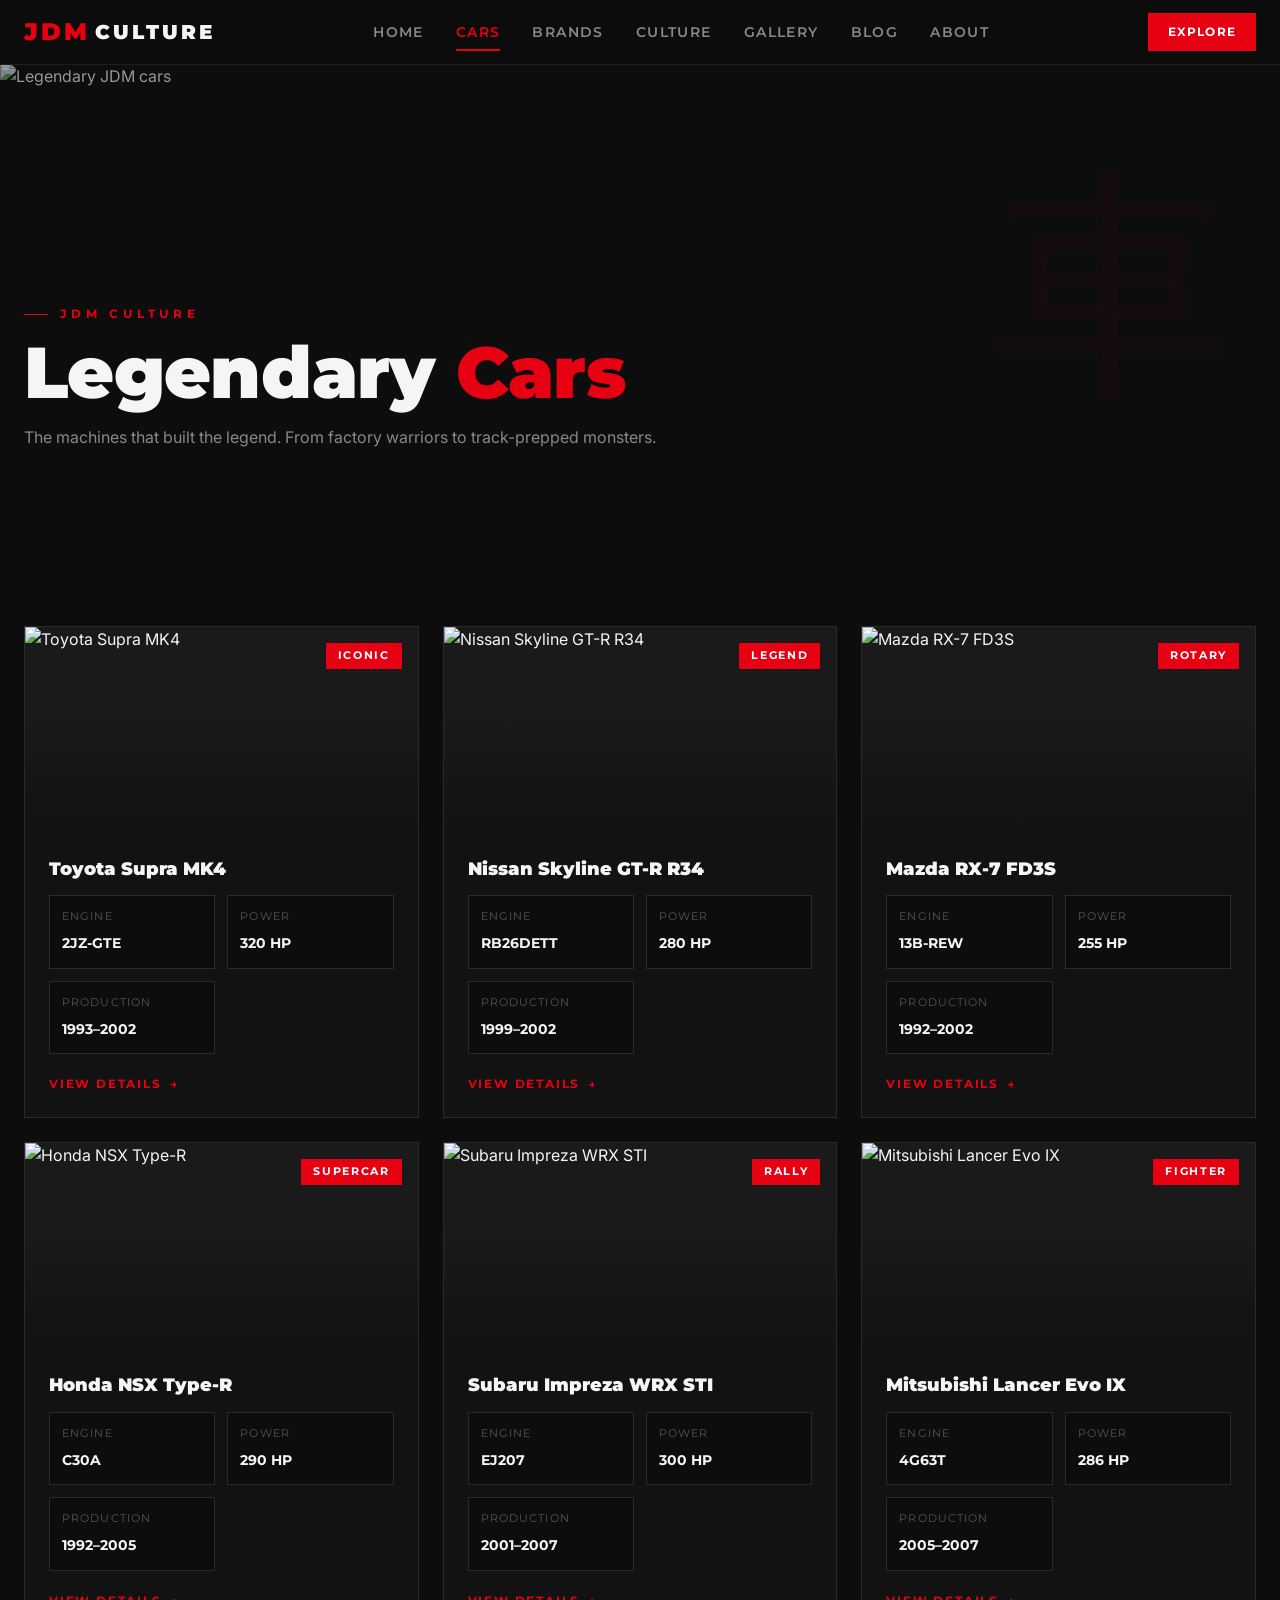
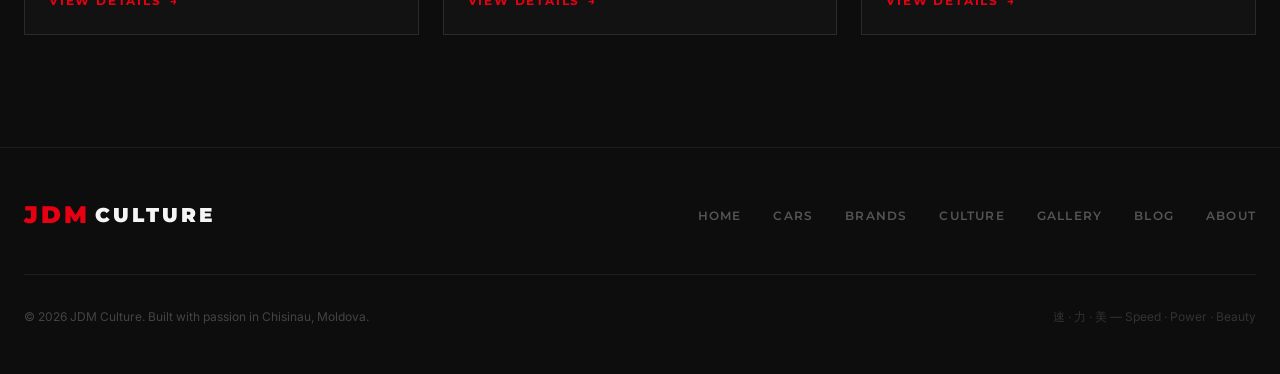
==== cars.html @ a7641bdf "Apropae gata" ====
<!doctype html>
<html lang="ro">
  <head>
    <meta charset="UTF-8" />
    <meta name="viewport" content="width=device-width, initial-scale=1.0" />
    <meta name="description" content="Legendary JDM cars — the machines that built the legend." />
    <meta name="robots" content="noindex, nofollow" />
    <title>Legendary Cars — JDM Culture</title>
    <link rel="stylesheet" href="css/styles.css" />
  </head>
  <body>
    <nav class="navbar">
      <div class="nav-container">
        <a href="index.html" class="logo">
          <span class="logo-red">JDM</span>
          <span class="logo-white">CULTURE</span>
        </a>
        <div class="nav-links">
          <a href="index.html" class="nav-link">Home</a>
          <a href="cars.html" class="nav-link active">Cars</a>
          <a href="brands.html" class="nav-link">Brands</a>
          <a href="culture.html" class="nav-link">Culture</a>
          <a href="gallery.html" class="nav-link">Gallery</a>
          <a href="blog.html" class="nav-link">Blog</a>
          <a href="about.html" class="nav-link">About</a>
        </div>
        <a href="cars.html" class="btn-cta">Explore</a>
        <input type="checkbox" id="menu-toggle" class="menu-toggle" />
        <label for="menu-toggle" class="menu-icon" aria-label="Toggle menu">
          <span></span><span></span><span></span>
        </label>
      </div>
      <div class="mobile-menu">
        <a href="index.html" class="mobile-link">Home</a>
        <a href="cars.html" class="mobile-link active">Cars</a>
        <a href="brands.html" class="mobile-link">Brands</a>
        <a href="culture.html" class="mobile-link">Culture</a>
        <a href="gallery.html" class="mobile-link">Gallery</a>
        <a href="blog.html" class="mobile-link">Blog</a>
        <a href="about.html" class="mobile-link">About</a>
      </div>
    </nav>

    <main>
      <section class="page-hero">
        <!-- ÎNLOCUIEȘTE: imagine hero cars (recomandat 1400×600) -->
        <img src="images/cars-hero.jpg" alt="Legendary JDM cars" class="page-hero-img" />
        <div class="page-hero-overlay"></div>
        <div class="page-hero-kanji" aria-hidden="true">車</div>
        <div class="page-hero-content">
          <div class="page-hero-tag">JDM Culture</div>
          <h1 class="page-hero-title">Legendary <span class="accent">Cars</span></h1>
          <p class="page-hero-sub">
            The machines that built the legend. From factory warriors to track-prepped monsters.
          </p>
        </div>
      </section>

      <section class="section section-dark">
        <div class="container">
          <div class="cars-grid">
            <!-- ÎNLOCUIEȘTE: imagine Toyota Supra MK4 -->
            <article class="car-card">
              <div class="car-img-wrap">
                <img src="images/car-supra.jpg" alt="Toyota Supra MK4" class="car-img" />
                <span class="car-tag">Iconic</span>
              </div>
              <div class="car-body">
                <h3>Toyota Supra MK4</h3>
                <div class="car-specs">
                  <div class="spec"><span class="spec-label">Engine</span><span class="spec-val">2JZ-GTE</span></div>
                  <div class="spec"><span class="spec-label">Power</span><span class="spec-val">320 HP</span></div>
                  <div class="spec"><span class="spec-label">Production</span><span class="spec-val">1993–2002</span></div>
                </div>
                <a href="#" class="link-arrow">View Details <span>→</span></a>
              </div>
            </article>

            <!-- ÎNLOCUIEȘTE: imagine Skyline R34 -->
            <article class="car-card">
              <div class="car-img-wrap">
                <img src="images/car-r34.jpg" alt="Nissan Skyline GT-R R34" class="car-img" />
                <span class="car-tag">Legend</span>
              </div>
              <div class="car-body">
                <h3>Nissan Skyline GT-R R34</h3>
                <div class="car-specs">
                  <div class="spec"><span class="spec-label">Engine</span><span class="spec-val">RB26DETT</span></div>
                  <div class="spec"><span class="spec-label">Power</span><span class="spec-val">280 HP</span></div>
                  <div class="spec"><span class="spec-label">Production</span><span class="spec-val">1999–2002</span></div>
                </div>
                <a href="#" class="link-arrow">View Details <span>→</span></a>
              </div>
            </article>

            <!-- ÎNLOCUIEȘTE: imagine Mazda RX-7 -->
            <article class="car-card">
              <div class="car-img-wrap">
                <img src="images/car-rx7.jpg" alt="Mazda RX-7 FD3S" class="car-img" />
                <span class="car-tag">Rotary</span>
              </div>
              <div class="car-body">
                <h3>Mazda RX-7 FD3S</h3>
                <div class="car-specs">
                  <div class="spec"><span class="spec-label">Engine</span><span class="spec-val">13B-REW</span></div>
                  <div class="spec"><span class="spec-label">Power</span><span class="spec-val">255 HP</span></div>
                  <div class="spec"><span class="spec-label">Production</span><span class="spec-val">1992–2002</span></div>
                </div>
                <a href="#" class="link-arrow">View Details <span>→</span></a>
              </div>
            </article>

            <!-- ÎNLOCUIEȘTE: imagine Honda NSX Type-R -->
            <article class="car-card">
              <div class="car-img-wrap">
                <img src="images/car-nsx.jpg" alt="Honda NSX Type-R" class="car-img" />
                <span class="car-tag">Supercar</span>
              </div>
              <div class="car-body">
                <h3>Honda NSX Type-R</h3>
                <div class="car-specs">
                  <div class="spec"><span class="spec-label">Engine</span><span class="spec-val">C30A</span></div>
                  <div class="spec"><span class="spec-label">Power</span><span class="spec-val">290 HP</span></div>
                  <div class="spec"><span class="spec-label">Production</span><span class="spec-val">1992–2005</span></div>
                </div>
                <a href="#" class="link-arrow">View Details <span>→</span></a>
              </div>
            </article>

            <!-- ÎNLOCUIEȘTE: imagine Subaru Impreza WRX STI -->
            <article class="car-card">
              <div class="car-img-wrap">
                <img src="images/car-wrx.jpg" alt="Subaru Impreza WRX STI" class="car-img" />
                <span class="car-tag">Rally</span>
              </div>
              <div class="car-body">
                <h3>Subaru Impreza WRX STI</h3>
                <div class="car-specs">
                  <div class="spec"><span class="spec-label">Engine</span><span class="spec-val">EJ207</span></div>
                  <div class="spec"><span class="spec-label">Power</span><span class="spec-val">300 HP</span></div>
                  <div class="spec"><span class="spec-label">Production</span><span class="spec-val">2001–2007</span></div>
                </div>
                <a href="#" class="link-arrow">View Details <span>→</span></a>
              </div>
            </article>

            <!-- ÎNLOCUIEȘTE: imagine Mitsubishi Lancer Evo IX -->
            <article class="car-card">
              <div class="car-img-wrap">
                <img src="images/car-evo.jpg" alt="Mitsubishi Lancer Evo IX" class="car-img" />
                <span class="car-tag">Fighter</span>
              </div>
              <div class="car-body">
                <h3>Mitsubishi Lancer Evo IX</h3>
                <div class="car-specs">
                  <div class="spec"><span class="spec-label">Engine</span><span class="spec-val">4G63T</span></div>
                  <div class="spec"><span class="spec-label">Power</span><span class="spec-val">286 HP</span></div>
                  <div class="spec"><span class="spec-label">Production</span><span class="spec-val">2005–2007</span></div>
                </div>
                <a href="#" class="link-arrow">View Details <span>→</span></a>
              </div>
            </article>
          </div>
        </div>
      </section>
    </main>

    <footer class="footer">
      <div class="container">
        <div class="footer-top">
          <a href="index.html" class="logo">
            <span class="logo-red">JDM</span>
            <span class="logo-white">CULTURE</span>
          </a>
          <nav class="footer-nav">
            <a href="index.html">Home</a>
            <a href="cars.html">Cars</a>
            <a href="brands.html">Brands</a>
            <a href="culture.html">Culture</a>
            <a href="gallery.html">Gallery</a>
            <a href="blog.html">Blog</a>
            <a href="about.html">About</a>
          </nav>
        </div>
        <div class="footer-bottom">
          <p>© 2026 JDM Culture. Built with passion in Chisinau, Moldova.</p>
          <p>速 · 力 · 美 — Speed · Power · Beauty</p>
        </div>
      </div>
    </footer>
  </body>
</html>
---- css/styles.css ----
/* ============================================================
   JDM CULTURE — Stylesheet
   Scris manual, fără framework. Responsive mobile-first.
   ============================================================ */

@import url('https://fonts.googleapis.com/css2?family=Montserrat:wght@400;500;600;700;800;900&family=Inter:wght@300;400;500;600&display=swap');

/* ---------- VARIABILE ---------- */
:root {
  --black: #0D0D0D;
  --dark: #121212;
  --card: #1A1A1A;
  --border: #2A2A2A;
  --red: #E60012;
  --red-dark: #B8000E;
  --red-glow: rgba(230, 0, 18, 0.3);
  --white: #F5F5F5;
  --gray: #888888;
  --muted: #444444;

  --font-heading: 'Montserrat', sans-serif;
  --font-body: 'Inter', sans-serif;

  --container: 1280px;
  --radius: 0;
}

/* ---------- RESET ---------- */
*, *::before, *::after {
  box-sizing: border-box;
  margin: 0;
  padding: 0;
}

html {
  scroll-behavior: smooth;
}

body {
  background-color: var(--black);
  color: var(--white);
  font-family: var(--font-body);
  font-weight: 400;
  line-height: 1.6;
  -webkit-font-smoothing: antialiased;
  overflow-x: hidden;
}

img {
  max-width: 100%;
  display: block;
}

a {
  color: inherit;
  text-decoration: none;
}

button, input, textarea {
  font: inherit;
  color: inherit;
}

ul { list-style: none; }

/* ---------- SCROLLBAR ---------- */
::-webkit-scrollbar { width: 4px; }
::-webkit-scrollbar-track { background: var(--dark); }
::-webkit-scrollbar-thumb { background: var(--red); border-radius: 2px; }

/* ---------- TIPOGRAFIE GENERICĂ ---------- */
h1, h2, h3, h4 {
  font-family: var(--font-heading);
  font-weight: 900;
  line-height: 1.1;
  color: var(--white);
}

.accent { color: var(--red); }

.text-muted {
  color: var(--gray);
  margin-bottom: 1rem;
  line-height: 1.75;
}

.red-glow-text {
  text-shadow: 0 0 40px rgba(230, 0, 18, 0.6);
}

/* ---------- CONTAINER ---------- */
.container {
  max-width: var(--container);
  margin: 0 auto;
  padding: 0 1.5rem;
}

/* ============================================================
   NAVBAR
   ============================================================ */
.navbar {
  position: fixed;
  top: 0; left: 0; right: 0;
  z-index: 50;
  background: rgba(13, 13, 13, 0.9);
  backdrop-filter: blur(12px);
  -webkit-backdrop-filter: blur(12px);
  border-bottom: 1px solid #1E1E1E;
}

.nav-container {
  max-width: var(--container);
  margin: 0 auto;
  padding: 0 1.5rem;
  height: 64px;
  display: flex;
  align-items: center;
  justify-content: space-between;
  gap: 2rem;
}

.logo {
  font-family: var(--font-heading);
  font-weight: 900;
  font-size: 1.25rem;
  letter-spacing: 0.15em;
  display: inline-flex;
  gap: 0.3rem;
  align-items: center;
}
.logo-red { color: var(--red); font-size: 1.5rem; }
.logo-white { color: var(--white); }

.nav-links {
  display: none;
  gap: 2rem;
  align-items: center;
}

.nav-link {
  position: relative;
  font-family: var(--font-heading);
  font-weight: 600;
  font-size: 0.875rem;
  letter-spacing: 0.1em;
  text-transform: uppercase;
  color: var(--gray);
  transition: color 0.2s ease;
  padding: 0.25rem 0;
}

.nav-link::after {
  content: '';
  position: absolute;
  bottom: -4px;
  left: 0;
  width: 0;
  height: 2px;
  background: var(--red);
  transition: width 0.3s ease;
}

.nav-link:hover { color: var(--white); }
.nav-link:hover::after,
.nav-link.active::after { width: 100%; }
.nav-link.active { color: var(--red); }

.btn-cta {
  display: none;
  background: var(--red);
  color: #fff;
  font-family: var(--font-heading);
  font-weight: 700;
  font-size: 0.75rem;
  letter-spacing: 0.1em;
  text-transform: uppercase;
  padding: 0.6rem 1.25rem;
  transition: background 0.2s ease;
}
.btn-cta:hover { background: var(--red-dark); }

/* Mobile menu (checkbox hack) */
.menu-toggle { display: none; }

.menu-icon {
  display: flex;
  flex-direction: column;
  gap: 5px;
  cursor: pointer;
  padding: 0.5rem;
  margin-left: auto;
}

.menu-icon span {
  display: block;
  width: 24px;
  height: 2px;
  background: #fff;
  transition: transform 0.3s ease, opacity 0.3s ease;
}

.menu-toggle:checked + .menu-icon span:nth-child(1) {
  transform: translateY(7px) rotate(45deg);
}
.menu-toggle:checked + .menu-icon span:nth-child(2) {
  opacity: 0;
}
.menu-toggle:checked + .menu-icon span:nth-child(3) {
  transform: translateY(-7px) rotate(-45deg);
}

.mobile-menu {
  display: none;
  background: var(--dark);
  border-top: 1px solid var(--border);
  padding: 1rem 1.5rem;
  flex-direction: column;
  gap: 1rem;
}

.menu-toggle:checked ~ .mobile-menu {
  display: flex;
}

.mobile-link {
  font-family: var(--font-heading);
  font-weight: 600;
  font-size: 0.875rem;
  letter-spacing: 0.1em;
  text-transform: uppercase;
  color: var(--gray);
}
.mobile-link.active { color: var(--red); }
.mobile-link:hover { color: var(--white); }

@media (min-width: 900px) {
  .nav-links { display: flex; }
  .btn-cta { display: inline-block; }
  .menu-icon { display: none; }
  .mobile-menu { display: none !important; }
}

/* ============================================================
   BUTTONS
   ============================================================ */
.btn-primary,
.btn-outline {
  display: inline-block;
  font-family: var(--font-heading);
  font-weight: 700;
  font-size: 0.875rem;
  letter-spacing: 0.2em;
  text-transform: uppercase;
  padding: 1rem 2rem;
  text-align: center;
  transition: all 0.25s ease;
  cursor: pointer;
  border: none;
}

.btn-primary {
  background: var(--red);
  color: #fff;
  box-shadow: 0 0 30px rgba(230, 0, 18, 0.4), 0 0 60px rgba(230, 0, 18, 0.15);
}
.btn-primary:hover {
  background: var(--red-dark);
  transform: scale(1.03);
}

.btn-outline {
  background: transparent;
  color: #fff;
  border: 1px solid #444;
}
.btn-outline:hover {
  border-color: var(--red);
  background: rgba(230, 0, 18, 0.05);
}

/* Link cu săgeată */
.link-arrow {
  display: inline-flex;
  align-items: center;
  gap: 0.5rem;
  color: var(--red);
  font-family: var(--font-heading);
  font-weight: 700;
  font-size: 0.75rem;
  letter-spacing: 0.15em;
  text-transform: uppercase;
  transition: gap 0.25s ease;
}
.link-arrow:hover { gap: 1rem; }

/* ============================================================
   SECTION LAYOUT
   ============================================================ */
.section {
  padding: 5rem 0;
  position: relative;
  overflow: hidden;
}

.section-dark { background: var(--black); }
.section-mid { background: var(--dark); }

.section-head {
  display: flex;
  flex-direction: column;
  gap: 1rem;
  margin-bottom: 3rem;
}

.section-title {
  font-size: clamp(1.75rem, 4vw, 2.5rem);
  letter-spacing: -0.01em;
}

.section-divider {
  display: flex;
  align-items: center;
  gap: 1rem;
  margin-bottom: 1rem;
}
.section-divider::before {
  content: '';
  width: 3px;
  height: 2rem;
  background: var(--red);
  display: block;
}
.section-divider span {
  font-family: var(--font-heading);
  font-weight: 700;
  font-size: 0.75rem;
  letter-spacing: 0.4em;
  text-transform: uppercase;
  color: var(--red);
}

@media (min-width: 768px) {
  .section { padding: 7rem 0; }
  .section-head {
    flex-direction: row;
    align-items: flex-end;
    justify-content: space-between;
  }
}

/* ============================================================
   HERO (Home)
   ============================================================ */
.hero {
  position: relative;
  height: 100vh;
  min-height: 620px;
  display: flex;
  align-items: center;
  overflow: hidden;
  padding-top: 64px;
}

.hero-img {
  position: absolute;
  inset: 0;
  width: 100%;
  height: 100%;
  object-fit: cover;
  object-position: center;
}

.hero-overlay {
  position: absolute;
  inset: 0;
  background: linear-gradient(
    to right,
    rgba(13, 13, 13, 0.95) 0%,
    rgba(13, 13, 13, 0.7) 50%,
    rgba(13, 13, 13, 0.3) 100%
  );
}

.hero-kanji {
  position: absolute;
  right: 0;
  top: 0;
  bottom: 0;
  display: flex;
  align-items: center;
  padding-right: 2rem;
  font-family: serif;
  font-size: 18rem;
  color: rgba(230, 0, 18, 0.04);
  line-height: 1;
  pointer-events: none;
  user-select: none;
}

.hero-content {
  position: relative;
  z-index: 10;
  max-width: var(--container);
  width: 100%;
  margin: 0 auto;
  padding: 0 1.5rem;
}

.hero-content > div {
  max-width: 42rem;
}

.hero-tagline {
  display: flex;
  align-items: center;
  gap: 0.75rem;
  margin-bottom: 1.5rem;
  font-family: var(--font-heading);
  font-weight: 700;
  font-size: 0.75rem;
  letter-spacing: 0.4em;
  text-transform: uppercase;
  color: var(--red);
}

.line-red {
  width: 2rem;
  height: 1px;
  background: var(--red);
  display: inline-block;
}

.hero-title {
  font-size: clamp(3.5rem, 10vw, 6rem);
  line-height: 0.95;
  letter-spacing: -0.02em;
  margin-bottom: 1.5rem;
}

.hero-title .block { display: block; }

.hero-desc {
  color: #AAAAAA;
  font-size: clamp(1rem, 1.5vw, 1.25rem);
  font-weight: 300;
  line-height: 1.7;
  max-width: 32rem;
  margin-bottom: 2.5rem;
}

.hero-actions {
  display: flex;
  flex-wrap: wrap;
  gap: 1rem;
  margin-bottom: 3rem;
}

.hero-stats {
  display: flex;
  flex-wrap: wrap;
  gap: 2rem;
}

.stat-num {
  font-family: var(--font-heading);
  font-weight: 900;
  font-size: 1.5rem;
  color: #fff;
  line-height: 1.2;
}

.stat-label {
  font-size: 0.7rem;
  letter-spacing: 0.1em;
  text-transform: uppercase;
  color: #555;
}

.scroll-indicator {
  position: absolute;
  bottom: 2rem;
  left: 50%;
  transform: translateX(-50%);
  display: flex;
  flex-direction: column;
  align-items: center;
  gap: 0.5rem;
  animation: bounce 2s infinite;
}

.scroll-text {
  color: #444;
  font-size: 0.7rem;
  letter-spacing: 0.2em;
  text-transform: uppercase;
  font-family: var(--font-heading);
}

.scroll-line {
  width: 1px;
  height: 2rem;
  background: linear-gradient(to bottom, var(--red), transparent);
}

@keyframes bounce {
  0%, 100% { transform: translate(-50%, 0); }
  50% { transform: translate(-50%, -8px); }
}

/* ============================================================
   ABOUT / FEATURE CARDS
   ============================================================ */
.about-grid {
  display: grid;
  grid-template-columns: 1fr;
  gap: 4rem;
  align-items: center;
}

.feature-list {
  display: flex;
  flex-direction: column;
  gap: 1.5rem;
}

.feature-card {
  background: var(--dark);
  border: 1px solid var(--border);
  padding: 1.5rem;
  display: flex;
  gap: 1.25rem;
  transition: transform 0.3s ease, border-color 0.3s ease, box-shadow 0.3s ease;
}

.feature-card:hover {
  transform: translateY(-4px);
  border-color: var(--red);
  box-shadow: 0 8px 40px rgba(230, 0, 18, 0.2);
}

.feature-icon {
  font-size: 1.75rem;
  flex-shrink: 0;
}

.feature-head {
  display: flex;
  align-items: center;
  gap: 0.75rem;
  margin-bottom: 0.5rem;
}

.feature-head h3 {
  font-size: 1.1rem;
  font-weight: 800;
}

.feature-kanji {
  color: rgba(230, 0, 18, 0.4);
  font-family: var(--font-heading);
  font-size: 0.85rem;
}

.feature-card p {
  color: #666;
  font-size: 0.875rem;
  line-height: 1.6;
}

@media (min-width: 768px) {
  .about-grid {
    grid-template-columns: 1fr 1fr;
    gap: 4rem;
  }
}

/* ============================================================
   KANJI ACCENT
   ============================================================ */
.kanji-accent {
  position: absolute;
  top: 0;
  left: 0;
  font-family: serif;
  font-size: 15rem;
  line-height: 1;
  color: rgba(230, 0, 18, 0.03);
  pointer-events: none;
  user-select: none;
  opacity: 0.8;
}

@media (max-width: 768px) {
  .kanji-accent { font-size: 6rem; }
  .hero-kanji { font-size: 10rem; }
}

/* ============================================================
   BRANDS GRID
   ============================================================ */
.brands-grid {
  display: grid;
  grid-template-columns: repeat(2, 1fr);
  gap: 1rem;
}

@media (min-width: 640px) {
  .brands-grid { grid-template-columns: repeat(3, 1fr); }
}
@media (min-width: 1024px) {
  .brands-grid { grid-template-columns: repeat(6, 1fr); }
}

.brand-card {
  background: var(--card);
  border: 1px solid var(--border);
  padding: 1.5rem 1rem;
  display: flex;
  flex-direction: column;
  align-items: center;
  gap: 0.75rem;
  transition: transform 0.3s ease, border-color 0.3s ease, box-shadow 0.3s ease;
}

.brand-card:hover {
  transform: translateY(-4px);
  border-color: var(--red);
  box-shadow: 0 8px 40px rgba(230, 0, 18, 0.2);
}

.brand-kanji {
  font-family: var(--font-heading);
  font-weight: 900;
  font-size: 1.75rem;
  color: #333;
  transition: color 0.3s ease;
}

.brand-card:hover .brand-kanji { color: var(--red); }

.brand-name {
  font-family: var(--font-heading);
  font-weight: 800;
  font-size: 0.875rem;
  letter-spacing: 0.05em;
  text-align: center;
  transition: color 0.3s ease;
}

.brand-card:hover .brand-name { color: var(--red); }

.brand-meta {
  color: #555;
  font-size: 0.75rem;
  text-align: center;
  margin-top: 0.25rem;
}

/* ============================================================
   CARS GRID
   ============================================================ */
.cars-grid {
  display: grid;
  grid-template-columns: 1fr;
  gap: 1.5rem;
}

@media (min-width: 768px) {
  .cars-grid { grid-template-columns: repeat(2, 1fr); }
}
@media (min-width: 1024px) {
  .cars-grid { grid-template-columns: repeat(3, 1fr); }
}

.car-card {
  background: var(--dark);
  border: 1px solid var(--border);
  overflow: hidden;
  transition: transform 0.3s ease, border-color 0.3s ease, box-shadow 0.3s ease;
  display: flex;
  flex-direction: column;
}

.car-card:hover {
  transform: translateY(-4px);
  border-color: var(--red);
  box-shadow: 0 8px 40px rgba(230, 0, 18, 0.2);
}

.car-img-wrap {
  position: relative;
  height: 13rem;
  overflow: hidden;
  background: var(--card);
}

.car-img {
  width: 100%;
  height: 100%;
  object-fit: cover;
  transition: transform 0.5s ease;
}

.car-card:hover .car-img { transform: scale(1.05); }

.car-img-wrap::after {
  content: '';
  position: absolute;
  inset: 0;
  background: linear-gradient(to top, var(--dark), transparent 60%);
  pointer-events: none;
}

.car-tag {
  position: absolute;
  top: 1rem;
  right: 1rem;
  background: var(--red);
  color: #fff;
  font-family: var(--font-heading);
  font-weight: 700;
  font-size: 0.7rem;
  letter-spacing: 0.15em;
  text-transform: uppercase;
  padding: 0.25rem 0.75rem;
  z-index: 2;
}

.car-body {
  padding: 1.5rem;
  display: flex;
  flex-direction: column;
  flex: 1;
}

.car-body h3 {
  font-size: 1.15rem;
  margin-bottom: 1rem;
}

.car-specs {
  display: grid;
  grid-template-columns: 1fr 1fr;
  gap: 0.75rem;
  margin-bottom: 1.25rem;
}

.spec {
  background: var(--black);
  border: 1px solid var(--border);
  padding: 0.75rem;
}

.spec-label {
  display: block;
  color: #555;
  font-size: 0.7rem;
  letter-spacing: 0.1em;
  text-transform: uppercase;
  font-family: var(--font-heading);
  margin-bottom: 0.25rem;
}

.spec-val {
  color: var(--white);
  font-family: var(--font-heading);
  font-weight: 700;
  font-size: 0.85rem;
}

.car-body .link-arrow { margin-top: auto; }

/* ============================================================
   GALLERY
   ============================================================ */
.gallery-preview {
  display: grid;
  grid-template-columns: repeat(2, 1fr);
  gap: 0.75rem;
}

@media (min-width: 768px) {
  .gallery-preview { grid-template-columns: repeat(4, 1fr); }
}

.gallery-item {
  position: relative;
  overflow: hidden;
  aspect-ratio: 1 / 1;
  background: var(--card);
  display: block;
}

.gallery-item img {
  width: 100%;
  height: 100%;
  object-fit: cover;
  transition: transform 0.5s ease;
}

.gallery-item:hover img { transform: scale(1.05); }

.gallery-overlay {
  position: absolute;
  inset: 0;
  background: linear-gradient(to top, rgba(13,13,13,0.9) 0%, transparent 60%);
  opacity: 0;
  transition: opacity 0.3s ease;
  pointer-events: none;
}

.gallery-item:hover .gallery-overlay { opacity: 1; }

/* Masonry (pagina gallery) */
.gallery-masonry {
  columns: 2;
  column-gap: 1rem;
}
@media (min-width: 768px) { .gallery-masonry { columns: 3; } }
@media (min-width: 1024px) { .gallery-masonry { columns: 4; } }

.gallery-masonry .gallery-item {
  aspect-ratio: auto;
  margin-bottom: 1rem;
  break-inside: avoid;
}

.gallery-masonry .gallery-item img {
  height: auto;
  object-fit: cover;
}

.gallery-masonry .gallery-overlay {
  display: flex;
  align-items: flex-end;
  padding: 1rem;
  background: linear-gradient(to top, rgba(13,13,13,0.95) 0%, transparent 70%);
}

.gallery-caption {
  position: relative;
  z-index: 2;
}

.gallery-caption .tag {
  display: block;
  color: var(--red);
  font-family: var(--font-heading);
  font-weight: 700;
  font-size: 0.7rem;
  letter-spacing: 0.15em;
  text-transform: uppercase;
  margin-bottom: 0.25rem;
}

.gallery-caption .label {
  font-family: var(--font-heading);
  font-weight: 800;
  color: #fff;
  font-size: 0.85rem;
}

/* Filtre gallery (vizuale, fără JS) */
.gallery-filters {
  display: flex;
  flex-wrap: wrap;
  gap: 0.75rem;
  margin-bottom: 3rem;
}

.filter-btn {
  font-family: var(--font-heading);
  font-weight: 600;
  font-size: 0.7rem;
  letter-spacing: 0.15em;
  text-transform: uppercase;
  padding: 0.6rem 1.25rem;
  border: 1px solid var(--border);
  color: #666;
  background: transparent;
  transition: all 0.25s ease;
  cursor: pointer;
}

.filter-btn:hover {
  border-color: var(--red);
  color: #fff;
}

.filter-btn.active {
  background: var(--red);
  border-color: var(--red);
  color: #fff;
}

/* ============================================================
   BLOG
   ============================================================ */
.blog-grid {
  display: grid;
  grid-template-columns: 1fr;
  gap: 1.5rem;
}

@media (min-width: 768px) {
  .blog-grid { grid-template-columns: repeat(2, 1fr); }
}

.blog-card {
  background: var(--dark);
  border: 1px solid var(--border);
  overflow: hidden;
  display: flex;
  flex-direction: column;
  transition: transform 0.3s ease, border-color 0.3s ease, box-shadow 0.3s ease;
}

.blog-card:hover {
  transform: translateY(-4px);
  border-color: var(--red);
  box-shadow: 0 8px 40px rgba(230, 0, 18, 0.2);
}

.blog-img-wrap {
  position: relative;
  height: 12rem;
  overflow: hidden;
  background: var(--card);
}

.blog-img-wrap img {
  width: 100%;
  height: 100%;
  object-fit: cover;
  transition: transform 0.5s ease;
}

.blog-card:hover .blog-img-wrap img { transform: scale(1.05); }

.blog-img-wrap::after {
  content: '';
  position: absolute;
  inset: 0;
  background: linear-gradient(to top, var(--dark), transparent 60%);
  pointer-events: none;
}

.blog-tag {
  position: absolute;
  top: 1rem;
  left: 1rem;
  background: var(--red);
  color: #fff;
  font-family: var(--font-heading);
  font-weight: 700;
  font-size: 0.7rem;
  letter-spacing: 0.15em;
  text-transform: uppercase;
  padding: 0.25rem 0.75rem;
  z-index: 2;
}

.blog-body {
  padding: 1.5rem;
  display: flex;
  flex-direction: column;
  gap: 0.75rem;
  flex: 1;
}

.blog-date {
  color: #555;
  font-family: var(--font-heading);
  font-size: 0.7rem;
  letter-spacing: 0.1em;
  text-transform: uppercase;
}

.blog-body h3 {
  font-size: 1.1rem;
  font-weight: 800;
  line-height: 1.35;
  transition: color 0.25s ease;
}

.blog-card:hover .blog-body h3 { color: var(--red); }

.blog-body p {
  color: #666;
  font-size: 0.85rem;
  line-height: 1.65;
  flex: 1;
}

.blog-body .link-arrow { margin-top: 0.5rem; }

/* ============================================================
   PAGE HERO (interior pages)
   ============================================================ */
.page-hero {
  position: relative;
  height: 50vh;
  min-height: 380px;
  display: flex;
  align-items: flex-end;
  padding: 5rem 0 4rem;
  overflow: hidden;
  margin-top: 64px;
}

.page-hero-img {
  position: absolute;
  inset: 0;
  width: 100%;
  height: 100%;
  object-fit: cover;
  object-position: center;
}

.page-hero-overlay {
  position: absolute;
  inset: 0;
  background: linear-gradient(
    to bottom,
    rgba(13,13,13,0.4),
    rgba(13,13,13,0.6) 50%,
    rgba(13,13,13,1)
  );
}

.page-hero-kanji {
  position: absolute;
  right: 3rem;
  top: 50%;
  transform: translateY(-50%);
  font-family: serif;
  font-size: 15rem;
  line-height: 1;
  color: rgba(230, 0, 18, 0.04);
  pointer-events: none;
  user-select: none;
}

.page-hero-content {
  position: relative;
  z-index: 10;
  max-width: var(--container);
  width: 100%;
  margin: 0 auto;
  padding: 0 1.5rem;
}

.page-hero-tag {
  display: flex;
  align-items: center;
  gap: 0.75rem;
  margin-bottom: 0.75rem;
  font-family: var(--font-heading);
  font-weight: 700;
  font-size: 0.75rem;
  letter-spacing: 0.4em;
  text-transform: uppercase;
  color: var(--red);
}

.page-hero-tag::before {
  content: '';
  width: 1.5rem;
  height: 1px;
  background: var(--red);
}

.page-hero-title {
  font-size: clamp(2.5rem, 7vw, 4.5rem);
  line-height: 1;
  letter-spacing: -0.01em;
}

.page-hero-sub {
  color: var(--gray);
  margin-top: 1rem;
  max-width: 40rem;
  font-size: 1rem;
  line-height: 1.65;
}

@media (max-width: 768px) {
  .page-hero-kanji { font-size: 8rem; right: 1rem; }
}

/* ============================================================
   CONTACT / FORM
   ============================================================ */
.contact-grid {
  display: grid;
  grid-template-columns: 1fr;
  gap: 4rem;
}

@media (min-width: 900px) {
  .contact-grid { grid-template-columns: 1fr 1fr; }
}

.contact-list {
  display: flex;
  flex-direction: column;
  gap: 1.5rem;
  margin-bottom: 2.5rem;
}

.contact-item {
  display: flex;
  align-items: center;
  gap: 1rem;
}

.contact-icon {
  width: 2.5rem;
  height: 2.5rem;
  background: rgba(230, 0, 18, 0.1);
  border: 1px solid rgba(230, 0, 18, 0.2);
  display: flex;
  align-items: center;
  justify-content: center;
  color: var(--red);
  flex-shrink: 0;
  font-size: 1rem;
}

.contact-label {
  color: #555;
  font-size: 0.7rem;
  letter-spacing: 0.1em;
  text-transform: uppercase;
  font-family: var(--font-heading);
}

.contact-value {
  font-family: var(--font-heading);
  font-weight: 600;
  color: #fff;
}

.social-title {
  color: #555;
  font-size: 0.7rem;
  letter-spacing: 0.1em;
  text-transform: uppercase;
  font-family: var(--font-heading);
  margin-bottom: 1rem;
}

.social-row {
  display: flex;
  gap: 1rem;
}

.social-btn {
  width: 2.5rem;
  height: 2.5rem;
  border: 1px solid var(--border);
  display: flex;
  align-items: center;
  justify-content: center;
  color: #666;
  transition: all 0.25s ease;
  font-size: 1rem;
}

.social-btn:hover {
  border-color: var(--red);
  background: rgba(230, 0, 18, 0.1);
  color: var(--red);
}

.contact-form-wrap {
  background: var(--card);
  border: 1px solid var(--border);
  padding: 2rem;
}

.contact-form-wrap h3 {
  font-size: 1.25rem;
  margin-bottom: 1.5rem;
}

.contact-form {
  display: flex;
  flex-direction: column;
  gap: 1.25rem;
}

.form-field label {
  display: block;
  color: #555;
  font-size: 0.7rem;
  letter-spacing: 0.1em;
  text-transform: uppercase;
  font-family: var(--font-heading);
  margin-bottom: 0.5rem;
}

.form-field input,
.form-field textarea {
  width: 100%;
  background: var(--black);
  border: 1px solid var(--border);
  color: #fff;
  padding: 0.75rem 1rem;
  font-size: 0.875rem;
  font-family: var(--font-body);
  transition: border-color 0.2s ease, box-shadow 0.2s ease;
  resize: vertical;
}

.form-field input::placeholder,
.form-field textarea::placeholder { color: #444; }

.form-field input:focus,
.form-field textarea:focus {
  outline: none;
  border-color: var(--red);
  box-shadow: 0 0 0 1px rgba(230, 0, 18, 0.3);
}

.contact-form button[type="submit"] {
  background: var(--red);
  color: #fff;
  font-family: var(--font-heading);
  font-weight: 800;
  font-size: 0.875rem;
  letter-spacing: 0.2em;
  text-transform: uppercase;
  padding: 1rem;
  border: none;
  cursor: pointer;
  transition: all 0.25s ease;
  box-shadow: 0 0 30px rgba(230, 0, 18, 0.4), 0 0 60px rgba(230, 0, 18, 0.15);
}

.contact-form button[type="submit"]:hover {
  background: var(--red-dark);
  transform: scale(1.02);
}

/* ============================================================
   STATS GRID (About)
   ============================================================ */
.stats-grid {
  display: grid;
  grid-template-columns: repeat(2, 1fr);
  gap: 1.5rem;
}

@media (min-width: 768px) {
  .stats-grid { grid-template-columns: repeat(4, 1fr); }
}

.stat-box {
  background: var(--dark);
  border: 1px solid var(--border);
  padding: 2rem 1.5rem;
  text-align: center;
}

.stat-box .num {
  font-family: var(--font-heading);
  font-weight: 900;
  font-size: 2.25rem;
  color: var(--red);
  margin-bottom: 0.5rem;
  line-height: 1.1;
}

.stat-box .label {
  color: #555;
  font-size: 0.8rem;
  letter-spacing: 0.1em;
  text-transform: uppercase;
  font-family: var(--font-heading);
}

/* ============================================================
   FOOTER
   ============================================================ */
.footer {
  background: var(--black);
  border-top: 1px solid #1E1E1E;
  padding: 3rem 0;
}

.footer-top {
  display: flex;
  flex-direction: column;
  gap: 2rem;
  padding-bottom: 2.5rem;
}

@media (min-width: 768px) {
  .footer-top {
    flex-direction: row;
    align-items: center;
    justify-content: space-between;
  }
}

.footer-nav {
  display: flex;
  flex-wrap: wrap;
  gap: 2rem;
}

.footer-nav a {
  color: #555;
  font-family: var(--font-heading);
  font-weight: 600;
  font-size: 0.75rem;
  letter-spacing: 0.1em;
  text-transform: uppercase;
  transition: color 0.2s ease;
}

.footer-nav a:hover { color: var(--red); }

.footer-bottom {
  border-top: 1px solid #1E1E1E;
  padding-top: 2rem;
  display: flex;
  flex-direction: column;
  gap: 0.75rem;
  align-items: center;
  text-align: center;
}

@media (min-width: 768px) {
  .footer-bottom {
    flex-direction: row;
    justify-content: space-between;
    text-align: left;
  }
}

.footer-bottom p {
  color: #444;
  font-size: 0.75rem;
  font-family: var(--font-body);
}

.footer-bottom p:last-child { color: #333; }

/* ============================================================
   UTILITARE
   ============================================================ */
.center { text-align: center; }
.mb-0 { margin-bottom: 0; }
.mt-auto { margin-top: auto; }

/* ============================================================
   BRANDS PAGE — card mare detaliu
   ============================================================ */
.brand-detail-grid {
  display: grid;
  grid-template-columns: 1fr;
  gap: 2rem;
}

@media (min-width: 768px) {
  .brand-detail-grid { grid-template-columns: repeat(2, 1fr); }
}
@media (min-width: 1024px) {
  .brand-detail-grid { grid-template-columns: repeat(3, 1fr); }
}

.brand-detail-card {
  background: var(--dark);
  border: 1px solid var(--border);
  padding: 2.5rem;
  transition: transform 0.3s ease, border-color 0.3s ease, box-shadow 0.3s ease;
}

.brand-detail-card:hover {
  transform: translateY(-4px);
  border-color: var(--red);
  box-shadow: 0 8px 40px rgba(230, 0, 18, 0.2);
}

.brand-detail-kanji {
  font-family: var(--font-heading);
  font-weight: 900;
  font-size: 4.5rem;
  color: #222;
  margin-bottom: 1.5rem;
  transition: color 0.3s ease;
  line-height: 1;
}

.brand-detail-card:hover .brand-detail-kanji {
  color: rgba(230, 0, 18, 0.3);
}

.brand-detail-card h3 {
  font-size: 1.875rem;
  margin-bottom: 0.25rem;
}

.brand-detail-meta {
  color: var(--red);
  font-family: var(--font-heading);
  font-weight: 600;
  font-size: 0.8rem;
  letter-spacing: 0.15em;
  text-transform: uppercase;
  margin-bottom: 1rem;
}

.brand-line {
  width: 2rem;
  height: 1px;
  background: var(--red);
  margin-bottom: 1rem;
}

.brand-detail-card p {
  color: #666;
  font-size: 0.875rem;
  line-height: 1.65;
  margin-bottom: 1.5rem;
}

/* ============================================================
   CULTURE PAGE
   ============================================================ */
.culture-intro {
  margin-bottom: 6rem;
}

.culture-img-wrap {
  position: relative;
}

.culture-img-wrap img {
  width: 100%;
  height: 18rem;
  object-fit: cover;
}

.culture-img-wrap::after {
  content: '';
  position: absolute;
  bottom: 0; left: 0; right: 0;
  height: 50%;
  background: linear-gradient(to top, var(--black), transparent);
  pointer-events: none;
}

.culture-cards {
  display: grid;
  grid-template-columns: 1fr;
  gap: 1.5rem;
}

@media (min-width: 768px) {
  .culture-cards { grid-template-columns: repeat(3, 1fr); }
}

.culture-card {
  background: var(--dark);
  border: 1px solid var(--border);
  padding: 2rem;
  transition: transform 0.3s ease, border-color 0.3s ease, box-shadow 0.3s ease;
}

.culture-card:hover {
  transform: translateY(-4px);
  border-color: var(--red);
  box-shadow: 0 8px 40px rgba(230, 0, 18, 0.2);
}

.culture-kanji {
  font-family: var(--font-heading);
  font-weight: 900;
  font-size: 3rem;
  color: rgba(230, 0, 18, 0.2);
  margin-bottom: 1rem;
  line-height: 1;
}

.culture-card h3 {
  font-size: 1.25rem;
  margin-bottom: 0.75rem;
}

.culture-card p {
  color: #666;
  font-size: 0.875rem;
  line-height: 1.65;
}

/* ============================================================
   ABOUT PAGE
   ============================================================ */
.about-intro {
  max-width: 48rem;
  margin: 0 auto 5rem;
  text-align: center;
}

.center-divider {
  justify-content: center;
}

.about-intro-title {
  font-size: clamp(2rem, 4vw, 3rem);
  line-height: 1.1;
  margin-bottom: 1.5rem;
}

.about-intro-text {
  color: var(--gray);
  font-size: 1.05rem;
  line-height: 1.75;
}
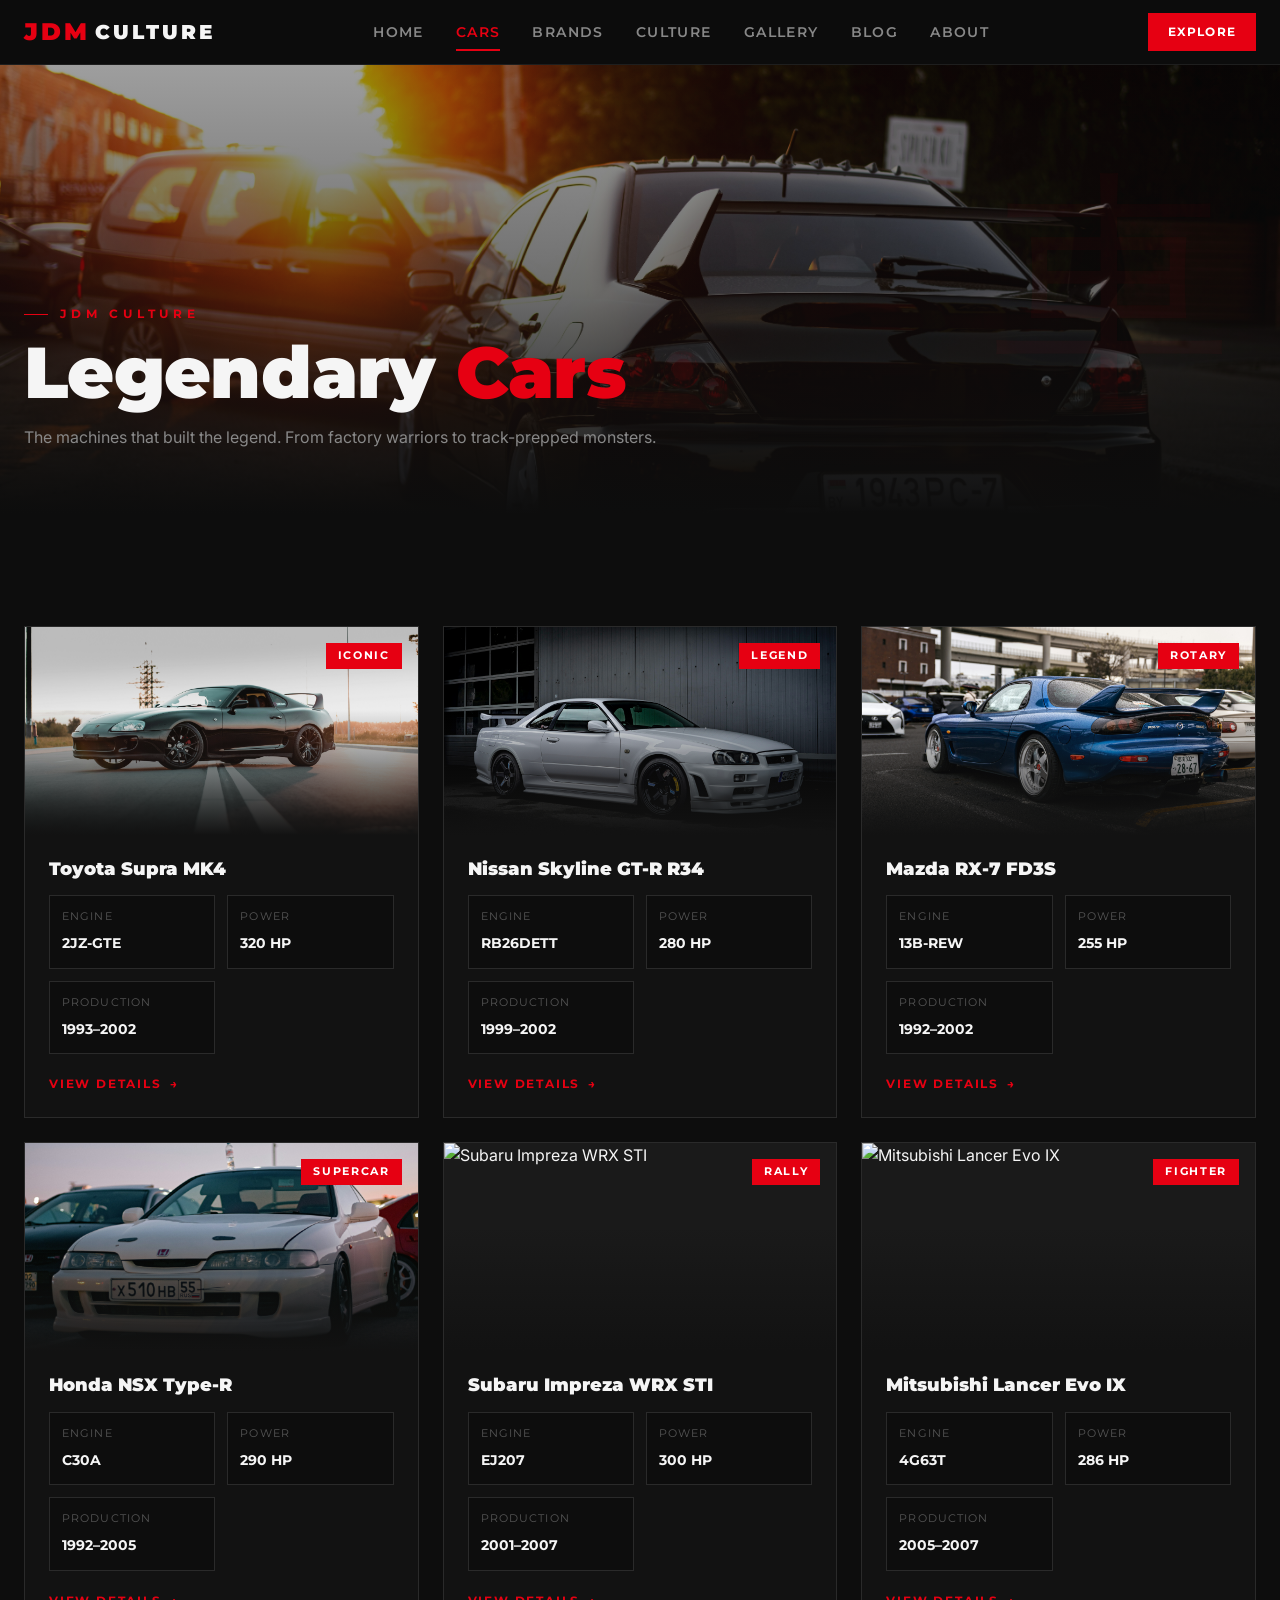
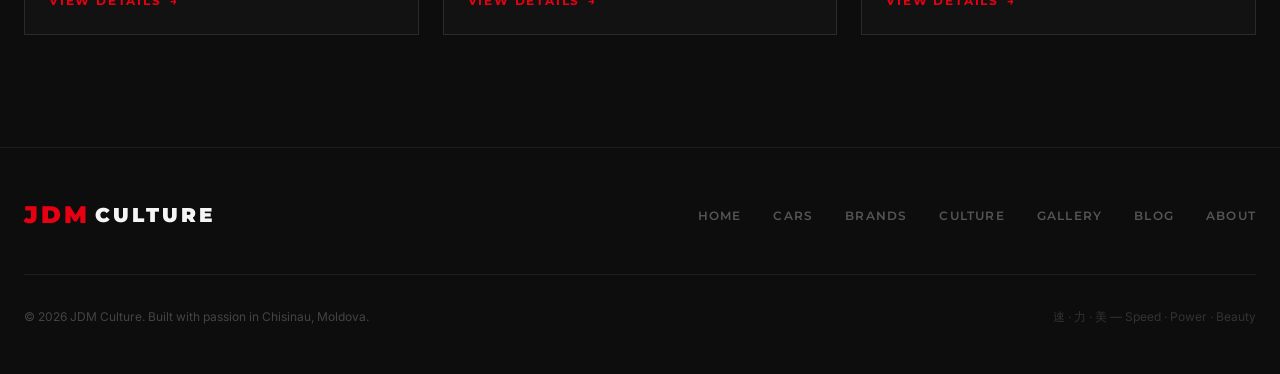
==== commit 542e07dc: "Imagini aproate tot" ====
--- a/cars.html
+++ b/cars.html
@@ -43,7 +43,6 @@
 
     <main>
       <section class="page-hero">
-        <!-- ÎNLOCUIEȘTE: imagine hero cars (recomandat 1400×600) -->
         <img src="images/cars-hero.jpg" alt="Legendary JDM cars" class="page-hero-img" />
         <div class="page-hero-overlay"></div>
         <div class="page-hero-kanji" aria-hidden="true">車</div>
@@ -59,7 +58,6 @@
       <section class="section section-dark">
         <div class="container">
           <div class="cars-grid">
-            <!-- ÎNLOCUIEȘTE: imagine Toyota Supra MK4 -->
             <article class="car-card">
               <div class="car-img-wrap">
                 <img src="images/car-supra.jpg" alt="Toyota Supra MK4" class="car-img" />
@@ -76,7 +74,6 @@
               </div>
             </article>
 
-            <!-- ÎNLOCUIEȘTE: imagine Skyline R34 -->
             <article class="car-card">
               <div class="car-img-wrap">
                 <img src="images/car-r34.jpg" alt="Nissan Skyline GT-R R34" class="car-img" />
@@ -93,7 +90,6 @@
               </div>
             </article>
 
-            <!-- ÎNLOCUIEȘTE: imagine Mazda RX-7 -->
             <article class="car-card">
               <div class="car-img-wrap">
                 <img src="images/car-rx7.jpg" alt="Mazda RX-7 FD3S" class="car-img" />
@@ -110,7 +106,6 @@
               </div>
             </article>
 
-            <!-- ÎNLOCUIEȘTE: imagine Honda NSX Type-R -->
             <article class="car-card">
               <div class="car-img-wrap">
                 <img src="images/car-nsx.jpg" alt="Honda NSX Type-R" class="car-img" />
